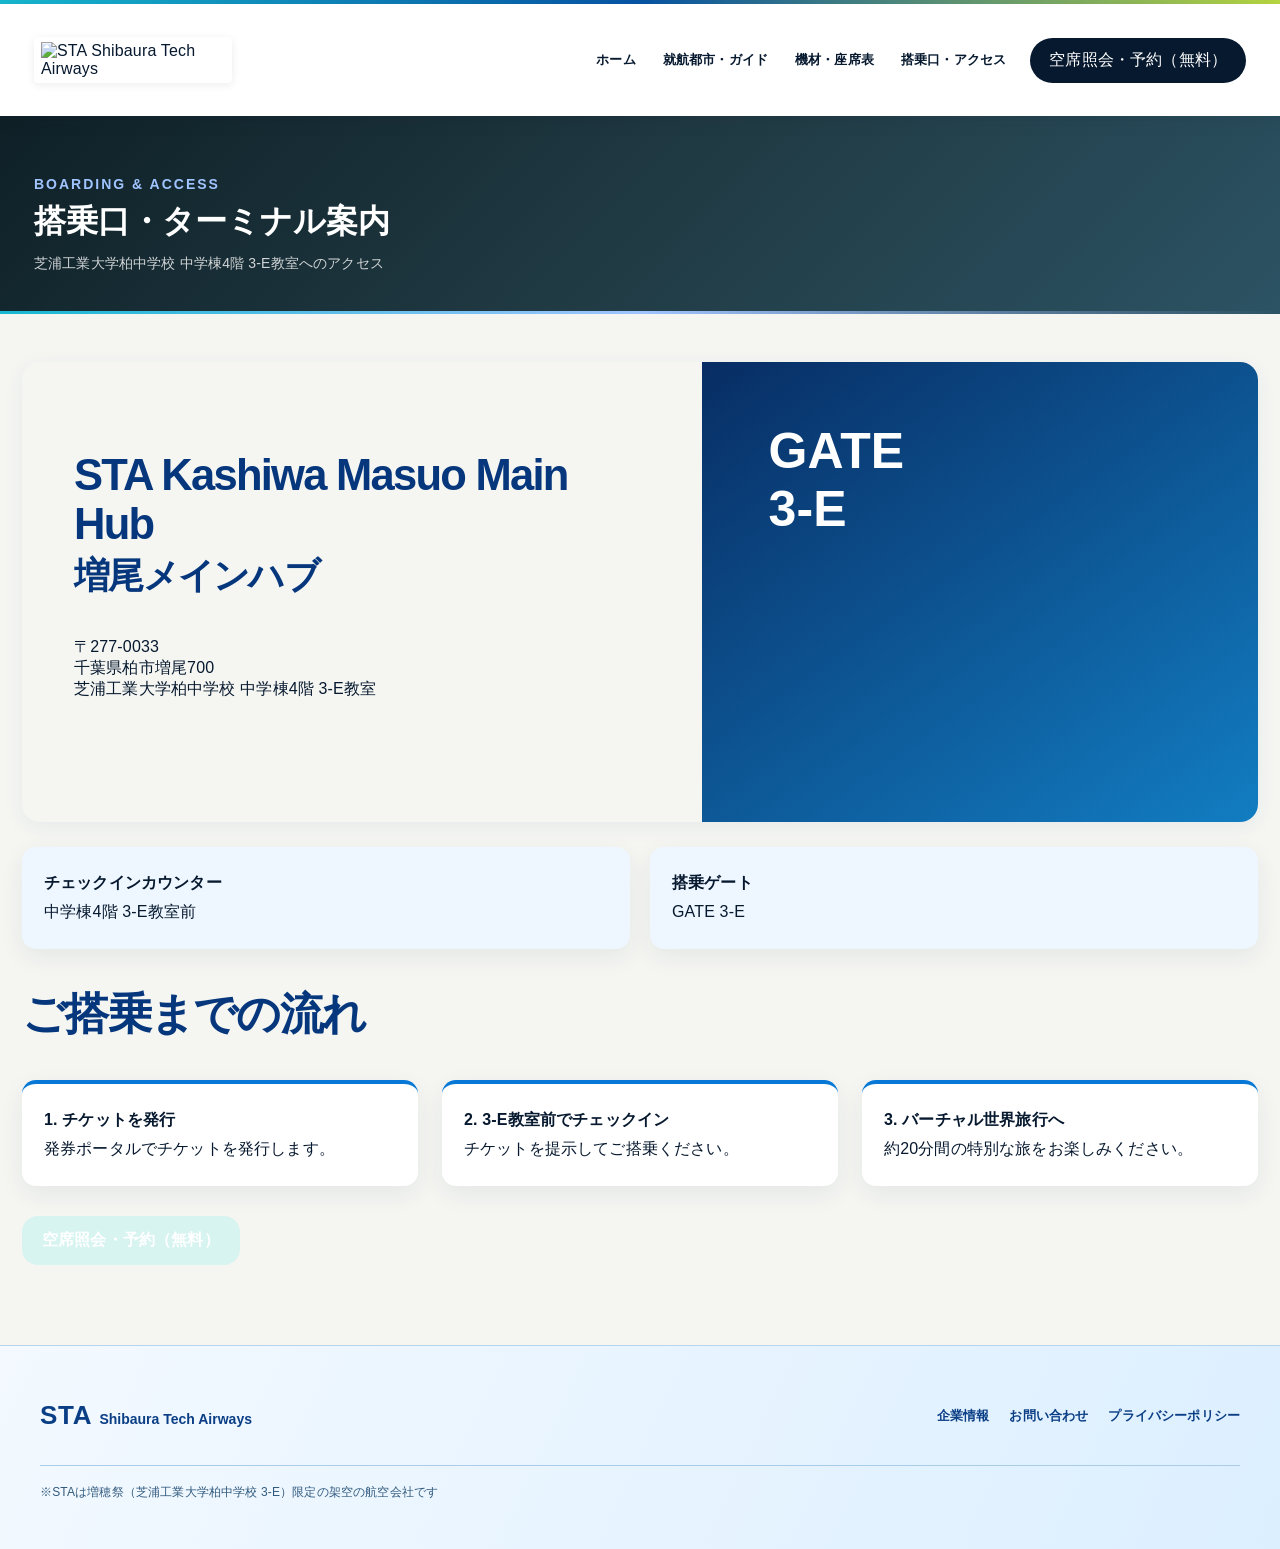
==== access.html @ c7603e79 "Add files via upload" ====
<!doctype html>
<html lang="ja">
<head>
<meta charset="utf-8">
<meta name="viewport" content="width=device-width, initial-scale=1">
<title>搭乗口・アクセス | STA</title>
<style>body{
margin:0;
font-family:-apple-system,BlinkMacSystemFont,"Noto Sans JP",sans-serif;
color:#13233b}
a{
text-decoration:none;
color:inherit}
.top{
height:5px;
background:#0878d7}
.head{
max-width:1120px;
min-height:78px;
margin:auto;
padding:10px 22px;
display:flex;
align-items:center;
gap:24px}
.logo{
width:182px}
.logo img{
width:100%;
display:block}
nav{
display:flex;
gap:18px;
margin-left:auto;
font-weight:700;
font-size:14px}
.reserve{
background:#e45224;
color:#fff;
padding:12px;
border-radius:4px}
.mast{
padding:50px calc((100% - 1076px)/2);
background:#06377d;
color:#fff}
.main{
max-width:1076px;
margin:auto;
padding:48px 22px 80px}
.hub{
display:grid;
grid-template-columns:1.1fr .9fr;
box-shadow:0 5px 20px #113c6910}
.text{
padding:34px}
.text h2,.flow h2{
color:#06377d}
.visual{
min-height:260px;
background:linear-gradient(145deg,#082d64,#127dc2);
color:#fff;
padding:60px 12%;
font-size:50px;
font-weight:900}
.info,.steps{
display:grid;
grid-template-columns:1fr 1fr;
gap:20px;
margin-top:25px}
.box,.step{
padding:22px;
background:#eef7ff;
border-left:5px solid #168fd0;
line-height:1.8}
.steps{
grid-template-columns:repeat(3,1fr)}
.step{
background:#fff;
border-top:4px solid #0878d7;
border-left:0;
box-shadow:0 4px 15px #113c6910}
.cta{
display:inline-block;
margin-top:30px;
padding:14px 20px;
background:#e45224;
color:#fff;
font-weight:700}
footer{
padding:32px;
background:#062a60;
color:#dceafd;
text-align:center;
font-size:12px;
line-height:1.8}
@media(max-width:760px){
nav a:not(.reserve){
display:none}
.hub,.info,.steps{
grid-template-columns:1fr}
.logo{
width:132px}
}
</style>
<link rel="stylesheet" href="portal.css">
<script src="portal.js" defer></script>
</head>
<body>
<div class="top">
</div>
<header>
<div class="head">
<a class="logo" href="index.html">
<img src="assets/stalogo-blue.png" alt="STA Shibaura Tech Airways">
</a>
<nav>
<a href="index.html">ホーム</a>
<a href="destinations.html">就航都市・ガイド</a>
<a href="seatmap.html">機材・座席表</a>
<a href="access.html">搭乗口・アクセス</a>
<a class="reserve" href="https://hisaki-akira.github.io/ticket-system/">空席照会・予約（無料）</a>
</nav>
</div>
</header>
<section class="page-header"><div class="container"><p class="page-category">BOARDING &amp; ACCESS</p><h1 class="page-title">搭乗口・ターミナル案内</h1><p class="page-subtitle">芝浦工業大学柏中学校 中学棟4階 3-E教室へのアクセス</p></div></section>
<main class="main">
<section class="hub">
<div class="text">
<h2>STA Kashiwa Masuo Main Hub<br>
<small>増尾メインハブ</small>
</h2>
<p>〒277-0033<br>千葉県柏市増尾700<br>芝浦工業大学柏中学校 中学棟4階 3-E教室</p>
</div>
<div class="visual">GATE<br>3-E</div>
</section>
<section class="info">
<div class="box">
<b>チェックインカウンター</b>
<br>中学棟4階 3-E教室前</div>
<div class="box">
<b>搭乗ゲート</b>
<br>GATE 3-E</div>
</section>
<section class="flow">
<h2>ご搭乗までの流れ</h2>
<div class="steps">
<div class="step">
<b>1. チケットを発行</b>
<br>発券ポータルでチケットを発行します。</div>
<div class="step">
<b>2. 3-E教室前でチェックイン</b>
<br>チケットを提示してご搭乗ください。</div>
<div class="step">
<b>3. バーチャル世界旅行へ</b>
<br>約20分間の特別な旅をお楽しみください。</div>
</div>
</section>
<a class="cta" href="https://hisaki-akira.github.io/ticket-system/">空席照会・予約（無料）</a>
</main>
<footer><div class="footer-inner"><div class="footer-brand">STA <span>Shibaura Tech Airways</span></div><nav class="footer-nav"><a href="#">企業情報</a><a href="#">お問い合わせ</a><a href="#">プライバシーポリシー</a></nav><p>※STAは増穂祭（芝浦工業大学柏中学校 3-E）限定の架空の航空会社です</p></div></footer>
</body>
</html>
---- portal.css ----
/* STA brand portal — editorial, image-led layout */
:root{--sta-ink:#07192f;--sta-blue:#0755a5;--sta-aqua:#17b8d0;--sta-sand:#f5f6f2;--sta-lime:#b8d741}
body{background:var(--sta-sand)!important;color:var(--sta-ink)!important;letter-spacing:.01em}
.top,.topline{height:4px!important;background:linear-gradient(90deg,var(--sta-aqua),var(--sta-blue),var(--sta-lime))!important}
header{position:sticky;top:0;z-index:20;background:#fff!important;box-shadow:0 3px 20px #07192f12!important}
.head{max-width:1320px!important;min-height:84px!important;padding:14px 34px!important}.logo{width:168px!important}nav{gap:27px!important;font-size:13px!important}.reserve{background:var(--sta-ink)!important;border-radius:999px!important;padding:12px 19px!important}
.hero{min-height:min(720px,82vh)!important;background:linear-gradient(112deg,#001737 8%,#0755a5 54%,#22b9ca)!important}.hero:after{content:"";position:absolute;inset:0;background:linear-gradient(90deg,#00162ee0 0%,#00162e70 42%,transparent 72%)}.plane{z-index:2!important;width:min(76vw,1050px)!important;right:-5%!important;top:16%!important}.hero-content{z-index:3!important;max-width:1320px!important;padding:130px 34px!important}.hero h1{max-width:700px;font-size:clamp(45px,6vw,84px)!important;font-weight:800}.hero p{font-size:18px!important}.notice{max-width:1200px!important;margin:-45px auto 0!important;border-radius:14px!important;padding:22px 32px!important;box-shadow:0 18px 45px #001f4450!important}.section,.main{max-width:1280px!important}.section{margin:100px auto!important}.section h2,.main h2{font-size:clamp(28px,3.4vw,46px)!important;letter-spacing:-.04em}.search{border:0!important;border-radius:16px!important;padding:30px!important;box-shadow:0 10px 30px #09345c15!important}.search button,.button{background:var(--sta-ink)!important;border-radius:999px!important}.cards{gap:26px!important}.card{min-height:360px!important;border-radius:18px!important;box-shadow:0 14px 32px #0825452b!important;background:linear-gradient(150deg,#0755a5,#1dc2cf)!important}.card:nth-child(2){background:linear-gradient(150deg,#063065,#0d8eba)!important}.card h3{font-size:31px!important}.mast{padding:80px 34px!important;background:linear-gradient(115deg,#07192f,#0755a5)!important}.mast div,.main{max-width:1280px!important}.mast h1{font-size:clamp(40px,5vw,68px)!important;letter-spacing:-.05em}.intro,.lead{max-width:760px;font-size:17px!important}.feature{border-radius:12px!important;border-left:0!important;background:#d7f4f1!important}.grid{gap:28px!important}.card{overflow:hidden}.grid .card{border:0!important;border-radius:16px!important;background:#fff!important;box-shadow:0 8px 24px #08254520!important}.photo{height:240px!important}.content{padding:25px!important}.grid .card h2{font-size:26px!important}.grid .button{margin:0 20px 20px;padding:13px!important}.layout{gap:32px!important}.spec,.map{border-radius:16px!important;border-top:0!important;box-shadow:0 8px 25px #08254518!important}.hub{border-radius:18px;overflow:hidden}.hub-text,.text{padding:52px!important}.hub-visual,.visual{min-height:340px!important}.info .box,.info article,.step{border-radius:14px!important;border-left:0!important;box-shadow:0 8px 24px #08254512!important}.steps{gap:24px!important}.cta{border-radius:16px!important;background:#d7f4f1!important}.cta a{border-radius:999px!important;background:var(--sta-ink)!important}footer{background:#07192f!important;padding:46px 22px!important}
@media(max-width:820px){.head{padding:11px 18px!important}.hero-content{padding:85px 22px!important}.mast{padding:54px 22px!important}.section,.main{padding-left:22px!important;padding-right:22px!important}.notice{border-radius:12px!important}.grid{grid-template-columns:1fr!important}.plane{opacity:.7}.hub-text,.text{padding:32px!important}}

/* Index hero: photo-led, premium flight campaign */
.hero{
  min-height:min(760px,86vh)!important;
  background-image:url('https://images.unsplash.com/photo-1513002749550-c59d786b8e6c?auto=format&fit=crop&w=1920&q=80')!important;
  background-position:center!important;
  background-size:cover!important;
}
.hero::before{display:none!important}
.hero::after{background:rgba(0,20,50,.4)!important}
.plane{
  width:min(79vw,1140px)!important;
  right:-13%!important;
  top:31%!important;
  transform:rotate(7deg)!important;
  opacity:.98;
  filter:drop-shadow(0 12px 20px rgba(0,0,0,.1))!important;
}
.hero-content{
  padding-top:145px!important;
  padding-left:clamp(34px,8vw,128px)!important;
  padding-right:28px!important;
}
.hero h1{
  max-width:none!important;
  font-size:clamp(23px,5.2vw,78px)!important;
  letter-spacing:-.045em!important;
  white-space:nowrap;
}
.hero-content,
.hero h1,
.hero p,
.hero .eyebrow{
  text-shadow:1px 1px 3px rgba(0,0,0,.3);
}
.notice{
  border-radius:16px!important;
  background:rgba(255,255,255,.9)!important;
  backdrop-filter:blur(10px);
  -webkit-backdrop-filter:blur(10px);
  margin-top:-31px!important;
  z-index:5!important;
}
@media(max-width:820px){
  .hero{min-height:620px!important;background-position:58% center!important}
  .hero-content{padding:88px 22px!important}
  .hero h1{font-size:clamp(23px,7.1vw,48px)!important}
  .plane{width:128vw!important;right:-51%!important;top:44%!important;opacity:.98!important}
}

/* Final brand detailing */
header .logo{
  width:184px!important;
  padding:5px 7px;
  border-radius:4px;
  background-color:rgba(255,255,255,.15);
  backdrop-filter:blur(2px);
  -webkit-backdrop-filter:blur(2px);
  box-shadow:0 2px 8px rgba(7,25,47,.08);
}
.hero-content{padding-left:10%!important}
.festival-link{
  color:#0A3E85;
  font-size:18px;
  font-weight:800;
}
.festival-link:hover{text-decoration:underline;text-underline-offset:4px}
.notice .operation-date{
  color:#0A3E85!important;
  font-size:1.2em!important;
  font-weight:800!important;
}
footer{background:linear-gradient(115deg,#f3f9ff,#dcefff)!important;color:#0A3E85!important;border-top:1px solid #b6d5ed!important;text-align:left!important}
.footer-inner{max-width:1200px;margin:auto;display:grid;grid-template-columns:1.2fr 1fr;gap:20px;align-items:center}
.footer-brand{font-size:26px;font-weight:900;letter-spacing:.03em}.footer-brand span{font-size:14px;font-weight:700;letter-spacing:0}
.footer-nav{display:flex!important;justify-content:flex-end!important;gap:20px!important;margin:0!important;font-size:13px!important}.footer-nav a:hover{text-decoration:underline;text-underline-offset:3px}
.footer-inner p{grid-column:1/-1;margin:6px 0 0;padding-top:16px;border-top:1px solid #a9cce8;font-size:12px;color:#315a7e}
@media(max-width:700px){header .logo{width:142px!important}.hero-content{padding-left:28px!important}.footer-inner{grid-template-columns:1fr}.footer-nav{justify-content:flex-start!important;flex-wrap:wrap}.footer-nav a{display:block!important}.footer-inner p{grid-column:auto}}

/* Mobile-first refinements */
@media (max-width:860px){
  .head{min-height:70px!important;padding:10px 18px!important;gap:12px!important}
  header nav{gap:10px!important;font-size:11px!important}
  header .reserve{padding:10px 12px!important;white-space:nowrap}
  .notice{max-width:calc(100% - 32px)!important}
}
@media (max-width:640px){
  header nav a:not(.reserve){display:none!important}
  header nav{margin-left:auto!important}
  .reserve{font-size:12px!important}
  .hero{min-height:570px!important}
  .hero-content{padding:64px 20px!important}
  .hero .eyebrow{font-size:10px!important;letter-spacing:.1em!important}
  .hero h1{font-size:clamp(22px,6.7vw,30px)!important;letter-spacing:-.06em!important}
  .hero p{max-width:290px!important;font-size:14px!important;line-height:1.65!important}
  .plane{width:138vw!important;right:-59%!important;top:47%!important}
  .notice{margin-top:-24px!important;padding:18px 20px!important;gap:8px!important}
  .notice .cell{font-size:12px!important}.festival-link{font-size:17px!important}
  .search{padding:20px!important;gap:12px!important}.search button{min-height:50px!important}
  .section{margin:62px auto!important}.section h2,.main h2{font-size:29px!important}
  .cards{gap:16px!important}.card{min-height:285px!important;padding:24px!important}.card h3{font-size:25px!important}
  .mast{padding:48px 20px!important}.main{padding:36px 20px 64px!important}
  .grid .card{border-radius:13px!important}.photo{height:190px!important}
  .cabin{transform:scale(.88);transform-origin:top center;margin-bottom:-35px!important}
}

/* Mobile navigation: CTA remains visible, site links move into a menu. */
.menu-toggle{display:none;border:0;background:transparent;color:#07192f;width:43px;height:43px;padding:9px;place-content:center;gap:5px;cursor:pointer}
.menu-toggle span{display:block;width:24px;height:2px;border-radius:2px;background:currentColor;transition:transform .2s ease,opacity .2s ease}
.head>.reserve{margin-left:0!important}
@media(max-width:640px){
  .head{position:relative!important}
  .head>.reserve{margin-left:auto!important;padding:10px 12px!important}
  .menu-toggle{display:grid!important;flex:none}
  header nav{
    display:none!important;
    position:absolute!important;
    z-index:50!important;
    top:calc(100% + 7px)!important;
    right:14px!important;
    width:min(280px,calc(100vw - 28px))!important;
    margin:0!important;
    padding:10px!important;
    border-radius:14px!important;
    background:rgba(255,255,255,.96)!important;
    box-shadow:0 16px 38px rgba(7,25,47,.2)!important;
    backdrop-filter:blur(12px)!important;
  }
  header nav.is-open{display:flex!important;flex-direction:column!important;align-items:stretch!important;gap:0!important}
  header nav.is-open a:not(.reserve){display:block!important;padding:14px 12px!important;border-bottom:1px solid #dce9f4!important;font-size:15px!important;color:#0A3E85!important}
  header nav.is-open a:last-child{border-bottom:0!important}
  .menu-toggle.is-open span:nth-child(1){transform:translateY(7px) rotate(45deg)}
  .menu-toggle.is-open span:nth-child(2){opacity:0}
  .menu-toggle.is-open span:nth-child(3){transform:translateY(-7px) rotate(-45deg)}
}

/* Shared secondary-page header */
.page-header{position:relative;padding:60px 0 40px;background:linear-gradient(135deg,#0f2027 0%,#203a43 50%,#2c5364 100%);color:#fff}.page-header:after{content:'';position:absolute;right:0;bottom:0;left:0;height:3px;background:linear-gradient(90deg,#17b8d0,#a0c4ff,transparent)}.page-header .container{max-width:1280px;margin:auto;padding:0 34px}.page-category{margin:0 0 8px;color:#a0c4ff;font-size:14px;font-weight:800;letter-spacing:2px}.page-title{margin:0 0 8px!important;color:#fff!important;font-size:32px!important;font-weight:700!important;letter-spacing:0!important}.page-subtitle{margin:0;color:rgba(255,255,255,.8);font-size:14px;line-height:1.6}@media(max-width:640px){.page-header{padding:48px 0 32px}.page-header .container{padding:0 22px}.page-title{font-size:28px!important}}

.seat-only-cabin{padding:32px!important;border-radius:48px!important}.seat-only-cabin:before{content:none!important}.seat-only-cabin .seat-zone{max-width:680px;margin:auto;border:0;background:transparent}.seat-only-cabin .seat-zone-title{margin-bottom:20px}

/* B787-9 classroom cabin map */
.classroom-layout{max-width:1180px;margin:36px auto 76px;padding:0 22px}.classroom-layout>p{color:#53647a;line-height:1.8}.classroom-cabin{position:relative;padding:42px 28px 28px;border:5px solid #a9c9e5;border-radius:88px 88px 34px 34px;background:linear-gradient(90deg,#eaf6ff 0 7%,#fff 7% 93%,#eaf6ff 93%);box-shadow:0 18px 45px rgba(7,53,111,.15)}.classroom-cabin:before{content:'B787-9 CLASSROOM CABIN · STA MASUO SPECIAL FLIGHT';position:absolute;top:12px;left:0;right:0;color:#537b9e;font-size:10px;font-weight:800;letter-spacing:.12em;text-align:center}.cabin-front,.cabin-rear{display:grid;grid-template-columns:1fr 2fr 1fr;gap:14px}.cabin-middle{display:grid;grid-template-columns:92px 1fr 92px;gap:14px;margin:14px 0}.cabin-panel{display:grid;min-height:82px;place-items:center;padding:13px;border:1px solid #b9d6eb;border-radius:12px;background:#f4fbff;color:#154f82;font-size:13px;font-weight:800;line-height:1.45;text-align:center}.main-screen{min-height:104px;border:5px solid #092e65;background:linear-gradient(135deg,#082d63,#087ac3);box-shadow:inset 0 0 0 3px #7be2f1;color:#fff;font-size:17px}.main-screen small{display:block;color:#bceeff;font-size:10px}.ca-panel{background:#d9f6f3;color:#0d716e}.locker-panel{min-height:365px;background:repeating-linear-gradient(90deg,#d5e8f7 0 22px,#eef7fd 22px 24px);writing-mode:vertical-rl}.reception-panel{background:#fff0ce;color:#845a08}.seat-zone{padding:22px 16px;border:1px dashed #9dbed9;border-radius:18px;background:#ffffffdc}.seat-zone-title{margin:0 0 14px;color:#46769f;font-size:12px;font-weight:800;letter-spacing:.12em;text-align:center}.seat-grid{display:grid;gap:8px;max-width:520px;margin:auto}.seat-row{display:grid;grid-template-columns:repeat(3,minmax(38px,1fr)) 42px repeat(3,minmax(38px,1fr));gap:8px}.aisle{display:grid;place-items:center;color:#8da7bd;font-size:10px;font-weight:700}.class-seat{position:relative;min-height:43px;border:2px solid #167bc1;border-radius:8px 8px 12px 12px;background:linear-gradient(180deg,#f8fdff,#b9e5f5);color:#07508a;font-size:13px;font-weight:900;cursor:pointer;transition:.18s}.class-seat:before{content:'';position:absolute;top:5px;left:50%;width:16px;height:5px;border-radius:99px;background:#167bc1;transform:translateX(-50%)}.class-seat:hover,.class-seat:focus{z-index:3;outline:0;border-color:#df9d05;background:linear-gradient(180deg,#fff9dc,#ffd768);color:#5e4100;box-shadow:0 8px 18px rgba(190,133,0,.24);transform:translateY(-3px)}.seat-tip{position:absolute;z-index:8;bottom:calc(100% + 9px);left:50%;width:164px;padding:9px 10px;border-radius:8px;background:#062e63;color:#fff;font-size:11px;font-weight:600;line-height:1.5;opacity:0;pointer-events:none;transform:translate(-50%,5px);transition:.18s}.seat-tip:after{content:'';position:absolute;top:100%;left:50%;border:6px solid transparent;border-top-color:#062e63;transform:translateX(-50%)}.class-seat:hover .seat-tip,.class-seat:focus .seat-tip{opacity:1;transform:translate(-50%,0)}.empty-seat{display:grid;place-items:center;border:2px dashed #b8c9d6;border-radius:8px;background:#f7fafc;color:#97aab9;font-size:10px;text-align:center}.galley-panel{background:#edf3fa}.arrival-panel{background:linear-gradient(135deg,#dff8ef,#f5fff9);color:#14634d}.layout-note{margin-top:20px;padding:16px 18px;border-left:4px solid #0e8ecb;border-radius:8px;background:#eaf7ff;color:#285675;font-size:14px;line-height:1.7}@media(max-width:760px){.classroom-cabin{padding:38px 10px 18px;border-radius:44px 44px 20px 20px}.cabin-front,.cabin-rear,.cabin-middle{grid-template-columns:1fr}.locker-panel{min-height:54px;writing-mode:horizontal-tb}.seat-zone{padding:16px 6px;overflow-x:auto}.seat-row{min-width:330px;grid-template-columns:repeat(3,44px) 34px repeat(3,44px)}}
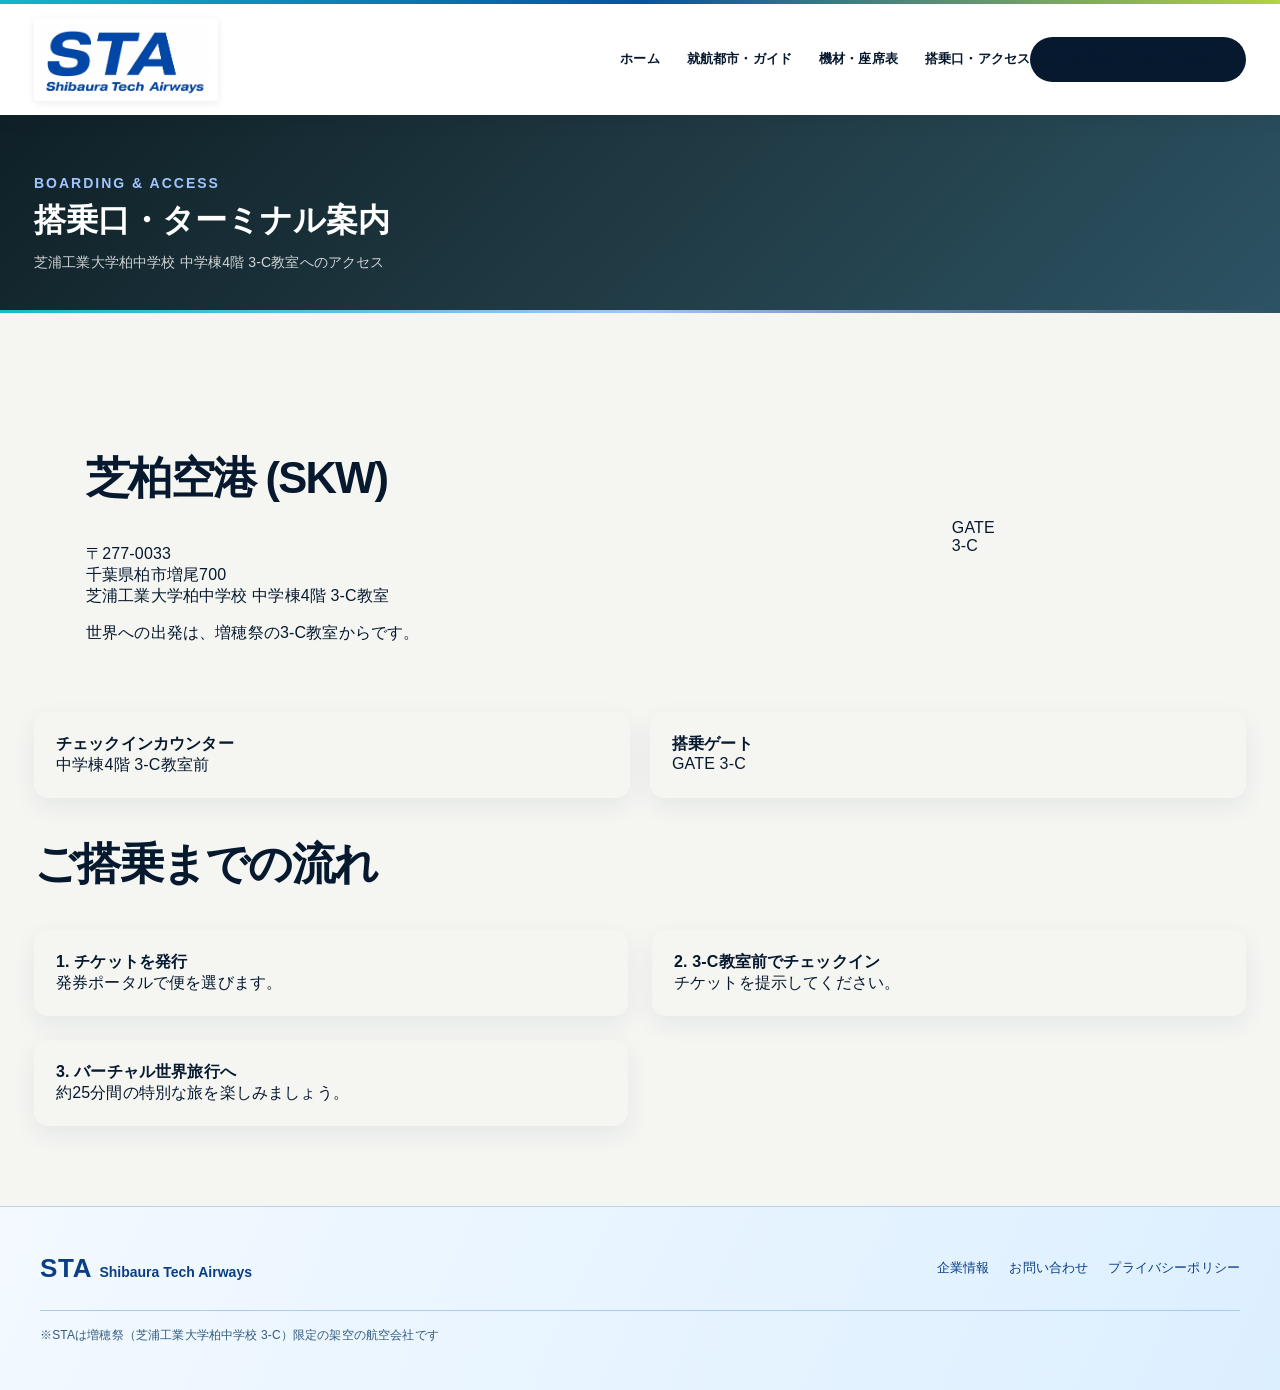
==== commit 00eb9e06: "Fix: 修正" ====
--- a/access.html
+++ b/access.html
@@ -1,161 +1,5 @@
-<!doctype html>
-<html lang="ja">
-<head>
-<meta charset="utf-8">
-<meta name="viewport" content="width=device-width, initial-scale=1">
-<title>搭乗口・アクセス | STA</title>
-<style>body{
-margin:0;
-font-family:-apple-system,BlinkMacSystemFont,"Noto Sans JP",sans-serif;
-color:#13233b}
-a{
-text-decoration:none;
-color:inherit}
-.top{
-height:5px;
-background:#0878d7}
-.head{
-max-width:1120px;
-min-height:78px;
-margin:auto;
-padding:10px 22px;
-display:flex;
-align-items:center;
-gap:24px}
-.logo{
-width:182px}
-.logo img{
-width:100%;
-display:block}
-nav{
-display:flex;
-gap:18px;
-margin-left:auto;
-font-weight:700;
-font-size:14px}
-.reserve{
-background:#e45224;
-color:#fff;
-padding:12px;
-border-radius:4px}
-.mast{
-padding:50px calc((100% - 1076px)/2);
-background:#06377d;
-color:#fff}
-.main{
-max-width:1076px;
-margin:auto;
-padding:48px 22px 80px}
-.hub{
-display:grid;
-grid-template-columns:1.1fr .9fr;
-box-shadow:0 5px 20px #113c6910}
-.text{
-padding:34px}
-.text h2,.flow h2{
-color:#06377d}
-.visual{
-min-height:260px;
-background:linear-gradient(145deg,#082d64,#127dc2);
-color:#fff;
-padding:60px 12%;
-font-size:50px;
-font-weight:900}
-.info,.steps{
-display:grid;
-grid-template-columns:1fr 1fr;
-gap:20px;
-margin-top:25px}
-.box,.step{
-padding:22px;
-background:#eef7ff;
-border-left:5px solid #168fd0;
-line-height:1.8}
-.steps{
-grid-template-columns:repeat(3,1fr)}
-.step{
-background:#fff;
-border-top:4px solid #0878d7;
-border-left:0;
-box-shadow:0 4px 15px #113c6910}
-.cta{
-display:inline-block;
-margin-top:30px;
-padding:14px 20px;
-background:#e45224;
-color:#fff;
-font-weight:700}
-footer{
-padding:32px;
-background:#062a60;
-color:#dceafd;
-text-align:center;
-font-size:12px;
-line-height:1.8}
-@media(max-width:760px){
-nav a:not(.reserve){
-display:none}
-.hub,.info,.steps{
-grid-template-columns:1fr}
-.logo{
-width:132px}
-}
-</style>
-<link rel="stylesheet" href="portal.css">
-<script src="portal.js" defer></script>
-</head>
-<body>
-<div class="top">
-</div>
-<header>
-<div class="head">
-<a class="logo" href="index.html">
-<img src="assets/stalogo-blue.png" alt="STA Shibaura Tech Airways">
-</a>
-<nav>
-<a href="index.html">ホーム</a>
-<a href="destinations.html">就航都市・ガイド</a>
-<a href="seatmap.html">機材・座席表</a>
-<a href="access.html">搭乗口・アクセス</a>
-<a class="reserve" href="https://hisaki-akira.github.io/ticket-system/">空席照会・予約（無料）</a>
-</nav>
-</div>
-</header>
-<section class="page-header"><div class="container"><p class="page-category">BOARDING &amp; ACCESS</p><h1 class="page-title">搭乗口・ターミナル案内</h1><p class="page-subtitle">芝浦工業大学柏中学校 中学棟4階 3-E教室へのアクセス</p></div></section>
-<main class="main">
-<section class="hub">
-<div class="text">
-<h2>STA Kashiwa Masuo Main Hub<br>
-<small>増尾メインハブ</small>
-</h2>
-<p>〒277-0033<br>千葉県柏市増尾700<br>芝浦工業大学柏中学校 中学棟4階 3-E教室</p>
-</div>
-<div class="visual">GATE<br>3-E</div>
-</section>
-<section class="info">
-<div class="box">
-<b>チェックインカウンター</b>
-<br>中学棟4階 3-E教室前</div>
-<div class="box">
-<b>搭乗ゲート</b>
-<br>GATE 3-E</div>
-</section>
-<section class="flow">
-<h2>ご搭乗までの流れ</h2>
-<div class="steps">
-<div class="step">
-<b>1. チケットを発行</b>
-<br>発券ポータルでチケットを発行します。</div>
-<div class="step">
-<b>2. 3-E教室前でチェックイン</b>
-<br>チケットを提示してご搭乗ください。</div>
-<div class="step">
-<b>3. バーチャル世界旅行へ</b>
-<br>約20分間の特別な旅をお楽しみください。</div>
-</div>
-</section>
-<a class="cta" href="https://hisaki-akira.github.io/ticket-system/">空席照会・予約（無料）</a>
-</main>
-<footer><div class="footer-inner"><div class="footer-brand">STA <span>Shibaura Tech Airways</span></div><nav class="footer-nav"><a href="#">企業情報</a><a href="#">お問い合わせ</a><a href="#">プライバシーポリシー</a></nav><p>※STAは増穂祭（芝浦工業大学柏中学校 3-E）限定の架空の航空会社です</p></div></footer>
-</body>
-</html>
+<!doctype html>
+<html lang="ja"><head><meta charset="utf-8"><meta name="viewport" content="width=device-width, initial-scale=1"><title>搭乗口・アクセス | STA</title><link rel="stylesheet" href="portal.css"><script src="portal.js" defer></script></head>
+<body><div class="top"></div><header><div class="head"><a class="logo" href="index.html"><img src="assets/stalogo-blue.png" alt="STA Shibaura Tech Airways"></a><nav><a href="index.html">ホーム</a><a href="destinations.html">就航都市・ガイド</a><a href="seatmap.html">機材・座席表</a><a href="access.html">搭乗口・アクセス</a><a class="reserve" href="https://hisaki-akira.github.io/ticket-system/">空席照会・予約（無料）</a></nav></div></header>
+<section class="page-header"><div class="container"><p class="page-category">BOARDING &amp; ACCESS</p><h1 class="page-title">搭乗口・ターミナル案内</h1><p class="page-subtitle">芝浦工業大学柏中学校 中学棟4階 3-C教室へのアクセス</p></div></section>
+<main class="main"><section class="hub"><div class="text"><h2>芝柏空港 (SKW)</h2><p>〒277-0033<br>千葉県柏市増尾700<br>芝浦工業大学柏中学校 中学棟4階 3-C教室</p><p>世界への出発は、増穂祭の3-C教室からです。</p></div><div class="visual">GATE<br>3-C</div></section><section class="info"><div class="box"><b>チェックインカウンター</b><br>中学棟4階 3-C教室前</div><div class="box"><b>搭乗ゲート</b><br>GATE 3-C</div></section><section><h2>ご搭乗までの流れ</h2><div class="steps"><div class="step"><b>1. チケットを発行</b><br>発券ポータルで便を選びます。</div><div class="step"><b>2. 3-C教室前でチェックイン</b><br>チケットを提示してください。</div><div class="step"><b>3. バーチャル世界旅行へ</b><br>約25分間の特別な旅を楽しみましょう。</div></div></section></main><footer><div class="footer-inner"><div class="footer-brand">STA <span>Shibaura Tech Airways</span></div><nav class="footer-nav"><a href="#">企業情報</a><a href="#">お問い合わせ</a><a href="#">プライバシーポリシー</a></nav><p>※STAは増穂祭（芝浦工業大学柏中学校 3-C）限定の架空の航空会社です</p></div></footer></body></html>
--- a/portal.css
+++ b/portal.css
@@ -147,5 +147,8 @@
 
 .seat-only-cabin{padding:32px!important;border-radius:48px!important}.seat-only-cabin:before{content:none!important}.seat-only-cabin .seat-zone{max-width:680px;margin:auto;border:0;background:transparent}.seat-only-cabin .seat-zone-title{margin-bottom:20px}
 
+/* Structural foundations shared by every page */
+*{box-sizing:border-box}body{margin:0;font-family:-apple-system,BlinkMacSystemFont,"Noto Sans JP","Yu Gothic",sans-serif}a{text-decoration:none;color:inherit}.head{display:flex;align-items:center;margin:auto}.logo{display:block;flex:none}.logo img{display:block;width:100%;height:auto}header nav{display:flex;align-items:center;margin-left:auto}header nav a{font-weight:700}.hero{position:relative;overflow:hidden;color:#fff}.plane{position:absolute}.plane img{display:block;width:100%;height:auto}.hero-content{position:relative}.eyebrow{font-weight:800;letter-spacing:.12em}.hero h1{margin:12px 0}.hero p{line-height:1.8}.notice{position:relative;display:grid;grid-template-columns:1fr 1.2fr 1fr;gap:20px;align-items:center}.cell{padding-left:20px;border-left:1px solid #d6e2ec;line-height:1.7}.section{padding:0 34px}.search{display:flex;gap:14px;align-items:end;background:#eaf5ff}.field{flex:1}.field label{display:block;margin-bottom:7px;font-size:12px;font-weight:800}.field input,.field select{width:100%;padding:14px;border:1px solid #b9cde1;border-radius:6px;font:inherit}.search button{padding:15px 28px;border:0;color:#fff;font-weight:800;cursor:pointer}.cards{display:grid;grid-template-columns:1fr 1fr}.card{display:block;padding:30px;color:#fff}.page-header .container{max-width:1280px}.main{margin:auto;padding:48px 34px 80px}.grid{display:grid;grid-template-columns:repeat(3,1fr)}.photo{background:linear-gradient(145deg,#4db2d3,#e3f1e3 54%,#446f45)}.content{padding:22px}.button{display:block;text-align:center;color:#fff;font-weight:800}.hub{display:grid;grid-template-columns:1.1fr .9fr}.info,.steps{display:grid;grid-template-columns:1fr 1fr;gap:20px}.box,.step{padding:22px}.visual{display:grid;place-items:center}.classroom-layout{padding:0 34px}@media(max-width:760px){.notice,.cards,.grid,.hub,.info,.steps{grid-template-columns:1fr}.section,.main,.classroom-layout{padding-left:20px;padding-right:20px}.notice{margin-left:16px!important;margin-right:16px!important}.search{display:grid}.search button{width:100%}}
+
 /* B787-9 classroom cabin map */
-.classroom-layout{max-width:1180px;margin:36px auto 76px;padding:0 22px}.classroom-layout>p{color:#53647a;line-height:1.8}.classroom-cabin{position:relative;padding:42px 28px 28px;border:5px solid #a9c9e5;border-radius:88px 88px 34px 34px;background:linear-gradient(90deg,#eaf6ff 0 7%,#fff 7% 93%,#eaf6ff 93%);box-shadow:0 18px 45px rgba(7,53,111,.15)}.classroom-cabin:before{content:'B787-9 CLASSROOM CABIN · STA MASUO SPECIAL FLIGHT';position:absolute;top:12px;left:0;right:0;color:#537b9e;font-size:10px;font-weight:800;letter-spacing:.12em;text-align:center}.cabin-front,.cabin-rear{display:grid;grid-template-columns:1fr 2fr 1fr;gap:14px}.cabin-middle{display:grid;grid-template-columns:92px 1fr 92px;gap:14px;margin:14px 0}.cabin-panel{display:grid;min-height:82px;place-items:center;padding:13px;border:1px solid #b9d6eb;border-radius:12px;background:#f4fbff;color:#154f82;font-size:13px;font-weight:800;line-height:1.45;text-align:center}.main-screen{min-height:104px;border:5px solid #092e65;background:linear-gradient(135deg,#082d63,#087ac3);box-shadow:inset 0 0 0 3px #7be2f1;color:#fff;font-size:17px}.main-screen small{display:block;color:#bceeff;font-size:10px}.ca-panel{background:#d9f6f3;color:#0d716e}.locker-panel{min-height:365px;background:repeating-linear-gradient(90deg,#d5e8f7 0 22px,#eef7fd 22px 24px);writing-mode:vertical-rl}.reception-panel{background:#fff0ce;color:#845a08}.seat-zone{padding:22px 16px;border:1px dashed #9dbed9;border-radius:18px;background:#ffffffdc}.seat-zone-title{margin:0 0 14px;color:#46769f;font-size:12px;font-weight:800;letter-spacing:.12em;text-align:center}.seat-grid{display:grid;gap:8px;max-width:520px;margin:auto}.seat-row{display:grid;grid-template-columns:repeat(3,minmax(38px,1fr)) 42px repeat(3,minmax(38px,1fr));gap:8px}.aisle{display:grid;place-items:center;color:#8da7bd;font-size:10px;font-weight:700}.class-seat{position:relative;min-height:43px;border:2px solid #167bc1;border-radius:8px 8px 12px 12px;background:linear-gradient(180deg,#f8fdff,#b9e5f5);color:#07508a;font-size:13px;font-weight:900;cursor:pointer;transition:.18s}.class-seat:before{content:'';position:absolute;top:5px;left:50%;width:16px;height:5px;border-radius:99px;background:#167bc1;transform:translateX(-50%)}.class-seat:hover,.class-seat:focus{z-index:3;outline:0;border-color:#df9d05;background:linear-gradient(180deg,#fff9dc,#ffd768);color:#5e4100;box-shadow:0 8px 18px rgba(190,133,0,.24);transform:translateY(-3px)}.seat-tip{position:absolute;z-index:8;bottom:calc(100% + 9px);left:50%;width:164px;padding:9px 10px;border-radius:8px;background:#062e63;color:#fff;font-size:11px;font-weight:600;line-height:1.5;opacity:0;pointer-events:none;transform:translate(-50%,5px);transition:.18s}.seat-tip:after{content:'';position:absolute;top:100%;left:50%;border:6px solid transparent;border-top-color:#062e63;transform:translateX(-50%)}.class-seat:hover .seat-tip,.class-seat:focus .seat-tip{opacity:1;transform:translate(-50%,0)}.empty-seat{display:grid;place-items:center;border:2px dashed #b8c9d6;border-radius:8px;background:#f7fafc;color:#97aab9;font-size:10px;text-align:center}.galley-panel{background:#edf3fa}.arrival-panel{background:linear-gradient(135deg,#dff8ef,#f5fff9);color:#14634d}.layout-note{margin-top:20px;padding:16px 18px;border-left:4px solid #0e8ecb;border-radius:8px;background:#eaf7ff;color:#285675;font-size:14px;line-height:1.7}@media(max-width:760px){.classroom-cabin{padding:38px 10px 18px;border-radius:44px 44px 20px 20px}.cabin-front,.cabin-rear,.cabin-middle{grid-template-columns:1fr}.locker-panel{min-height:54px;writing-mode:horizontal-tb}.seat-zone{padding:16px 6px;overflow-x:auto}.seat-row{min-width:330px;grid-template-columns:repeat(3,44px) 34px repeat(3,44px)}}
+.classroom-layout{max-width:1180px;margin:36px auto 76px;padding:0 22px}.classroom-layout>p{color:#53647a;line-height:1.8}.classroom-cabin{position:relative;padding:42px 28px 28px;border:5px solid #a9c9e5;border-radius:88px 88px 34px 34px;background:linear-gradient(90deg,#eaf6ff 0 7%,#fff 7% 93%,#eaf6ff 93%);box-shadow:0 18px 45px rgba(7,53,111,.15)}.classroom-cabin:before{content:'B787-9 CLASSROOM CABIN · STA MASUO SPECIAL FLIGHT';position:absolute;top:12px;left:0;right:0;color:#537b9e;font-size:10px;font-weight:800;letter-spacing:.12em;text-align:center}.cabin-front,.cabin-rear{display:grid;grid-template-columns:1fr 2fr 1fr;gap:14px}.cabin-middle{display:grid;grid-template-columns:92px 1fr 92px;gap:14px;margin:14px 0}.cabin-panel{display:grid;min-height:82px;place-items:center;padding:13px;border:1px solid #b9d6eb;border-radius:12px;background:#f4fbff;color:#154f82;font-size:13px;font-weight:800;line-height:1.45;text-align:center}.main-screen{min-height:104px;border:5px solid #092e65;background:linear-gradient(135deg,#082d63,#087ac3);box-shadow:inset 0 0 0 3px #7be2f1;color:#fff;font-size:17px}.main-screen small{display:block;color:#bceeff;font-size:10px}.ca-panel{background:#d9f6f3;color:#0d716e}.locker-panel{min-height:365px;background:repeating-linear-gradient(90deg,#d5e8f7 0 22px,#eef7fd 22px 24px);writing-mode:vertical-rl}.reception-panel{background:#fff0ce;color:#845a08}.seat-zone{padding:22px 16px;border:1px dashed #9dbed9;border-radius:18px;background:#ffffffdc}.seat-zone-title{margin:0 0 14px;color:#46769f;font-size:12px;font-weight:800;letter-spacing:.12em;text-align:center}.seat-grid{display:grid;gap:8px;max-width:520px;margin:auto}.seat-row{display:grid;grid-template-columns:repeat(3,minmax(38px,1fr)) 42px repeat(3,minmax(38px,1fr));gap:8px}.aisle{display:grid;place-items:center;color:#8da7bd;font-size:10px;font-weight:700}.class-seat{position:relative;min-height:43px;border:2px solid #167bc1;border-radius:8px 8px 12px 12px;background:linear-gradient(180deg,#f8fdff,#b9e5f5);color:#07508a;font-size:13px;font-weight:900;cursor:pointer;transition:.18s}.class-seat:before{content:'';position:absolute;top:5px;left:50%;width:16px;height:5px;border-radius:99px;background:#167bc1;transform:translateX(-50%)}.class-seat:hover,.class-seat:focus{z-index:3;outline:0;border-color:#df9d05;background:linear-gradient(180deg,#fff9dc,#ffd768);color:#5e4100;box-shadow:0 8px 18px rgba(190,133,0,.24);transform:translateY(-3px)}.empty-seat{display:grid;place-items:center;border:2px dashed #b8c9d6;border-radius:8px;background:#f7fafc;color:#97aab9;font-size:10px;text-align:center}.galley-panel{background:#edf3fa}.arrival-panel{background:linear-gradient(135deg,#dff8ef,#f5fff9);color:#14634d}.layout-note{margin-top:20px;padding:16px 18px;border-left:4px solid #0e8ecb;border-radius:8px;background:#eaf7ff;color:#285675;font-size:14px;line-height:1.7}@media(max-width:760px){.classroom-cabin{padding:38px 10px 18px;border-radius:44px 44px 20px 20px}.cabin-front,.cabin-rear,.cabin-middle{grid-template-columns:1fr}.locker-panel{min-height:54px;writing-mode:horizontal-tb}.seat-zone{padding:16px 6px;overflow-x:auto}.seat-row{min-width:330px;grid-template-columns:repeat(3,44px) 34px repeat(3,44px)}}
